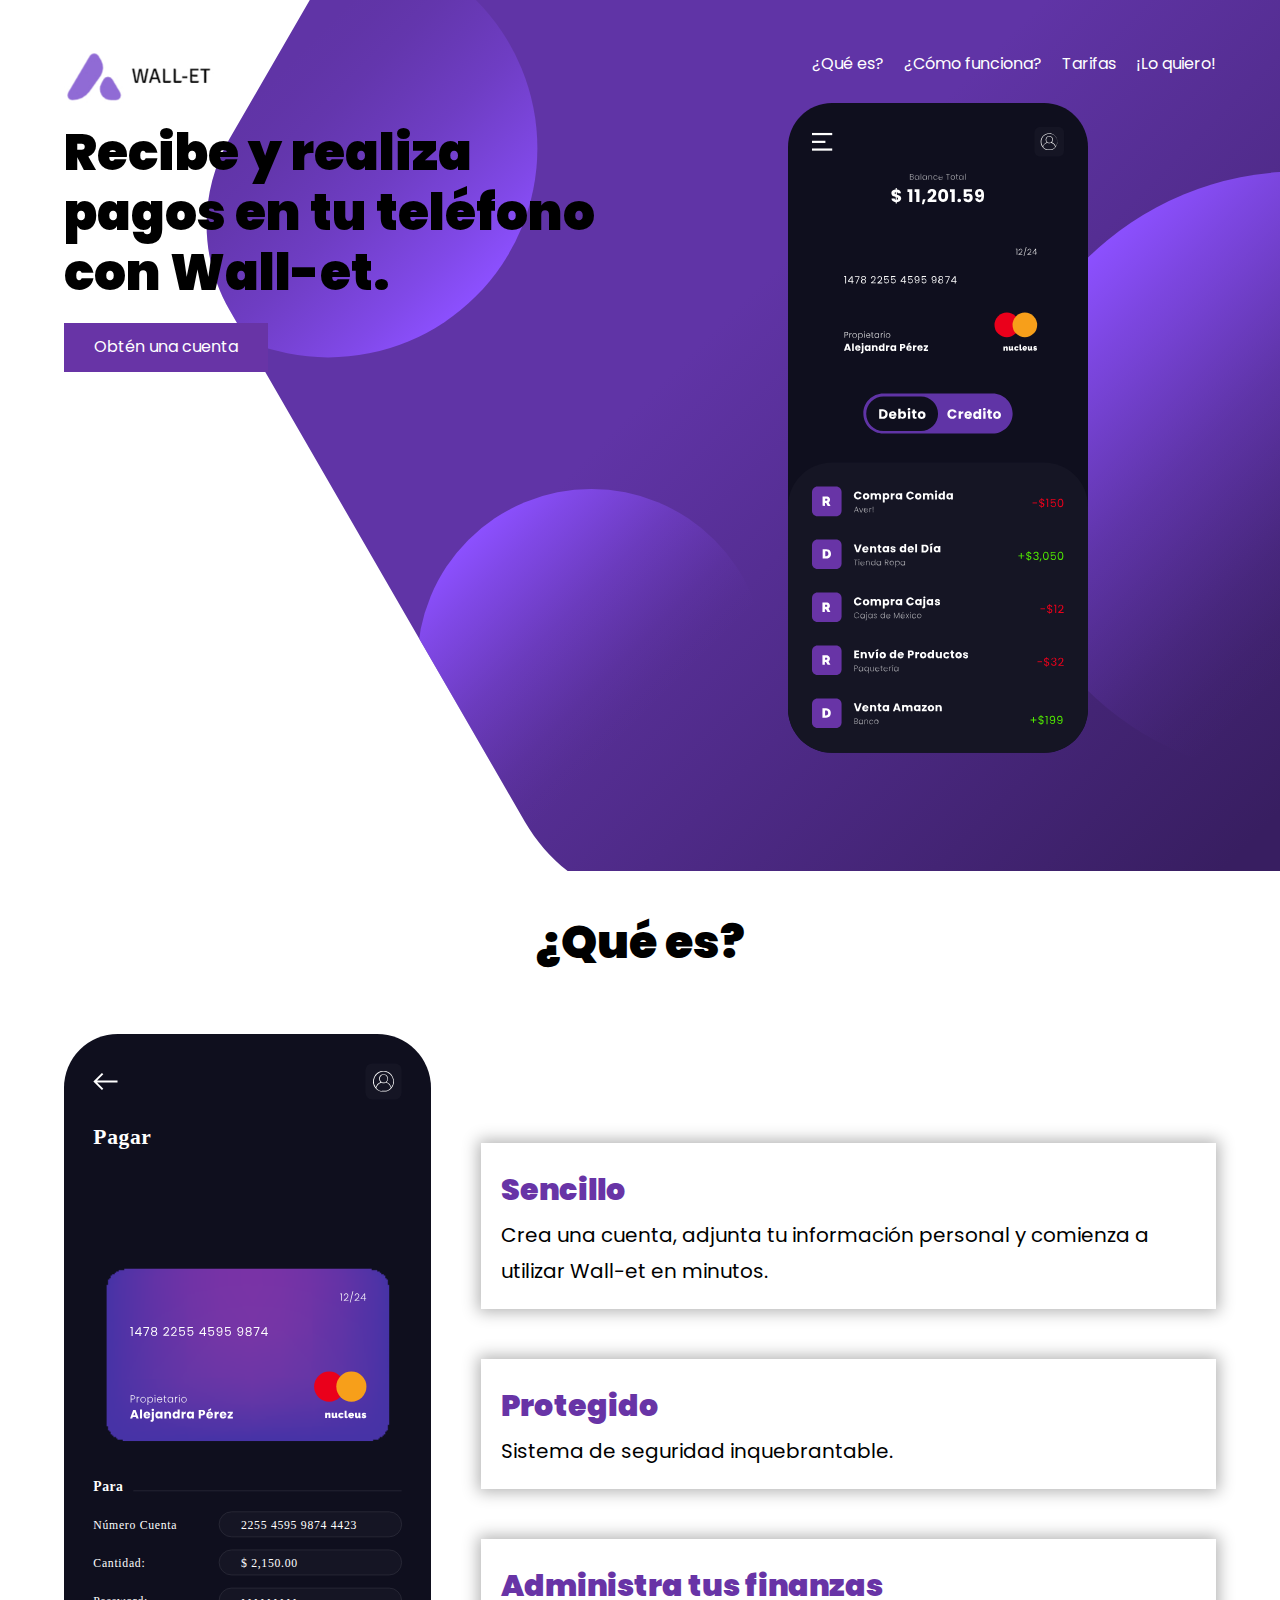
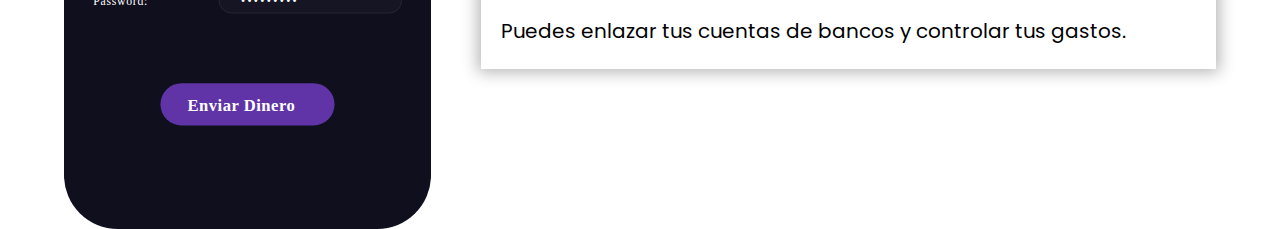
==== index.html @ c0ad45a0 "first commit" ====
<!DOCTYPE html>
<html lang="en">
<head>
    <meta charset="UTF-8">
    <meta http-equiv="X-UA-Compatible" content="IE=edge">
    <meta name="viewport" content="width=device-width, initial-scale=1.0">
    <title>Wall-et </title>
    <link rel="preconnect" href="https://fonts.googleapis.com">
    <link rel="preconnect" href="https://fonts.gstatic.com" crossorigin>
    <link href="https://fonts.googleapis.com/css2?family=Poppins:wght@400;500;700;900&display=swap" rel="stylesheet"> 

    <link rel="stylesheet" href="css/normalize.css">
    <link rel="stylesheet" href="css/styles.css">
</head>
<body>
    <header class="header">
        <div class="header__contenedor">
            <div class="header__barra">
                <div class="header__logo">
                    <img src="img/logowallet.jpg" alt="logotipo">
                </div>
                <nav class="navegacion">
                    <a href="#" class="navegacion__link">¿Qué es?</a>
                    <a href="#" class="navegacion__link">¿Cómo funciona?</a>
                    <a href="#" class="navegacion__link">Tarifas</a>
                    <a href="#" class="navegacion__link">¡Lo quiero!</a>
                </nav>
            </div>
            <div class="header__grid">
                <div class="header__texto">
                    <h1 class="header__heading">
                        Recibe y realiza pagos en tu teléfono con Wall-et.
                    </h1>
                    <a href="#" class="header__boton">Obtén una cuenta</a>
                </div>
                <div class="header__grafico">
                    <img class="header__imagen" src="img/app_1.svg" alt="aplicacion">
                </div>
            </div>    
        </div>
    </header>
    
    <main class="wallet">
        <h2 class="wallet__heading">
            ¿Qué es?
        </h2>
        <div class="wallet__contenedor">
            <div class="wallet__grid">
                <div class="wallet__imagen">
                    <img src="img/app_2.svg" alt="aplicacion">
                </div>
                <div class="listado">
                    <div class="listado__elemento">
                        <h2 class="listado__heading">Sencillo</h2>
                        <p class="listado__texto">Crea una cuenta, adjunta tu información personal y comienza a utilizar Wall-et en minutos.</p>
                    </div>
                    <div class="listado__elemento">
                        <h2 class="listado__heading">Protegido</h2>
                        <p class="listado__texto">Sistema de seguridad inquebrantable.</p>
                    </div>
                    <div class="listado__elemento">
                        <h2 class="listado__heading">Administra tus finanzas</h2>
                        <p class="listado__texto">Puedes enlazar tus cuentas de bancos y controlar tus gastos.</p>
                    </div>
                </div>
            </div>
        </div>
    </main>
</body>
</html>
---- css/styles.css ----
:root {
    --primario: #6834a6;
    --blanco: #FFF;
    --negro: #000000;
    --fuentePrincipal: 'Poppins', sans-serif;
}
html {
    font-size: 62.5%;
    box-sizing: border-box;
}
*, *:before, *:after {
    box-sizing: inherit;
}
body {
    font-family: var(--fuentePrincipal);
    font-size: 1.6rem;
    line-height: 1.8;
}
h1, h2, h3 {
    font-weight: 900;
    margin: 2rem 0;
}
h1 {
    font-size: 5rem;
}
h2 {
    font-size: 4.6rem;
}
h3 {
    font-size: 3rem;
}
a {
    text-decoration: none;
}
img {
    max-width: 100%;
    display: block;
}
[class$="__contenedor"]{
    max-width: 120rem;
    margin: 0 auto;
    width: 90%;
}

/*header*/
.header{
    background-image: url(../img/header_bg.svg);
    background-repeat: no-repeat;
    background-position: top right;
    background-size: 10rem;
    padding: 5rem 0;
}
@media (min-width: 768px) {
    .header{
        background-size: 50rem;
    }
}
@media (min-width: 992px) {
    .header{
        background-size: 60rem;
    }
}
@media (min-width: 1280px) {
    .header{
        background-size: 110rem;
    }
}
@media (min-width: 768px) {
    .header__barra{
        display: flex;
        justify-content: space-between;
    }
}
.header__logo{
    width: 15rem;
    margin: 0 auto 3rem auto;
}
@media (min-width: 768px) {
    .header__logo{
        margin: 0;
    }
    .header__grid{
        display: grid;
        grid-template-columns: repeat(2, 1fr);
        gap: 4rem;
        align-items: start;
    }
}
.header__heading{
    text-align: center;
    font-size: 3rem;
    line-height: 1.2;
}
@media (min-width: 768px) {
    .header__heading{
        text-align: left;
        font-size: 5rem;
    }
}
@media (min-width: 768px) {
    .header__imagen{
        max-width: 30rem;
        margin: 0 auto;
    }
}
.header__boton{
    background-color: var(--primario);
    display: block;
    padding: 1rem;
    text-align: center;
    color: var(--blanco);
    margin-bottom: 4rem;
}
@media (min-width: 768px) {
    .header__boton{
        padding: 1rem 3rem;
        display: inline-block;
    }
}

.navegacion{
    display: flex;
    flex-direction: column;
    align-items: center;
}
@media (min-width: 768px) {
    .navegacion{
        flex-direction: row;
        align-items: flex-start;
        gap: 2rem;
    }
}
.navegacion__link{
    color: var(--primario);
}
@media (min-width: 768px) {
    .navegacion__link{
        color: var(--blanco);
    }
}
/*wall-et*/
.wallet{
    margin-top: 3rem;
}
.wallet__heading{
    text-align: center;
    margin-bottom: 5rem;
}
.wallet__grid{
    display: flex;
    flex-direction: column-reverse;
}
@media (min-width: 768px) {
    .wallet__grid{
        display: grid;
        grid-template-columns: 1fr 2fr;
        column-gap: 5rem;
        align-items: center;
    }
}
.listado{

}
.listado__elemento{
    box-shadow: 0px 0px 15px 3px rgb(0 0 0 / .30);
    padding: 2rem;
    margin-bottom: 5rem;
    transition-property: transform;
    transition-duration: 300ms;
}
.listado__elemento:hover{
    transform: scale(1.1);
}
.listado__heading{
    font-size: 3rem;
    color: var(--primario);
    margin: 0;
}
.listado__texto{
    margin: 0;
    font-size: 2rem;
}
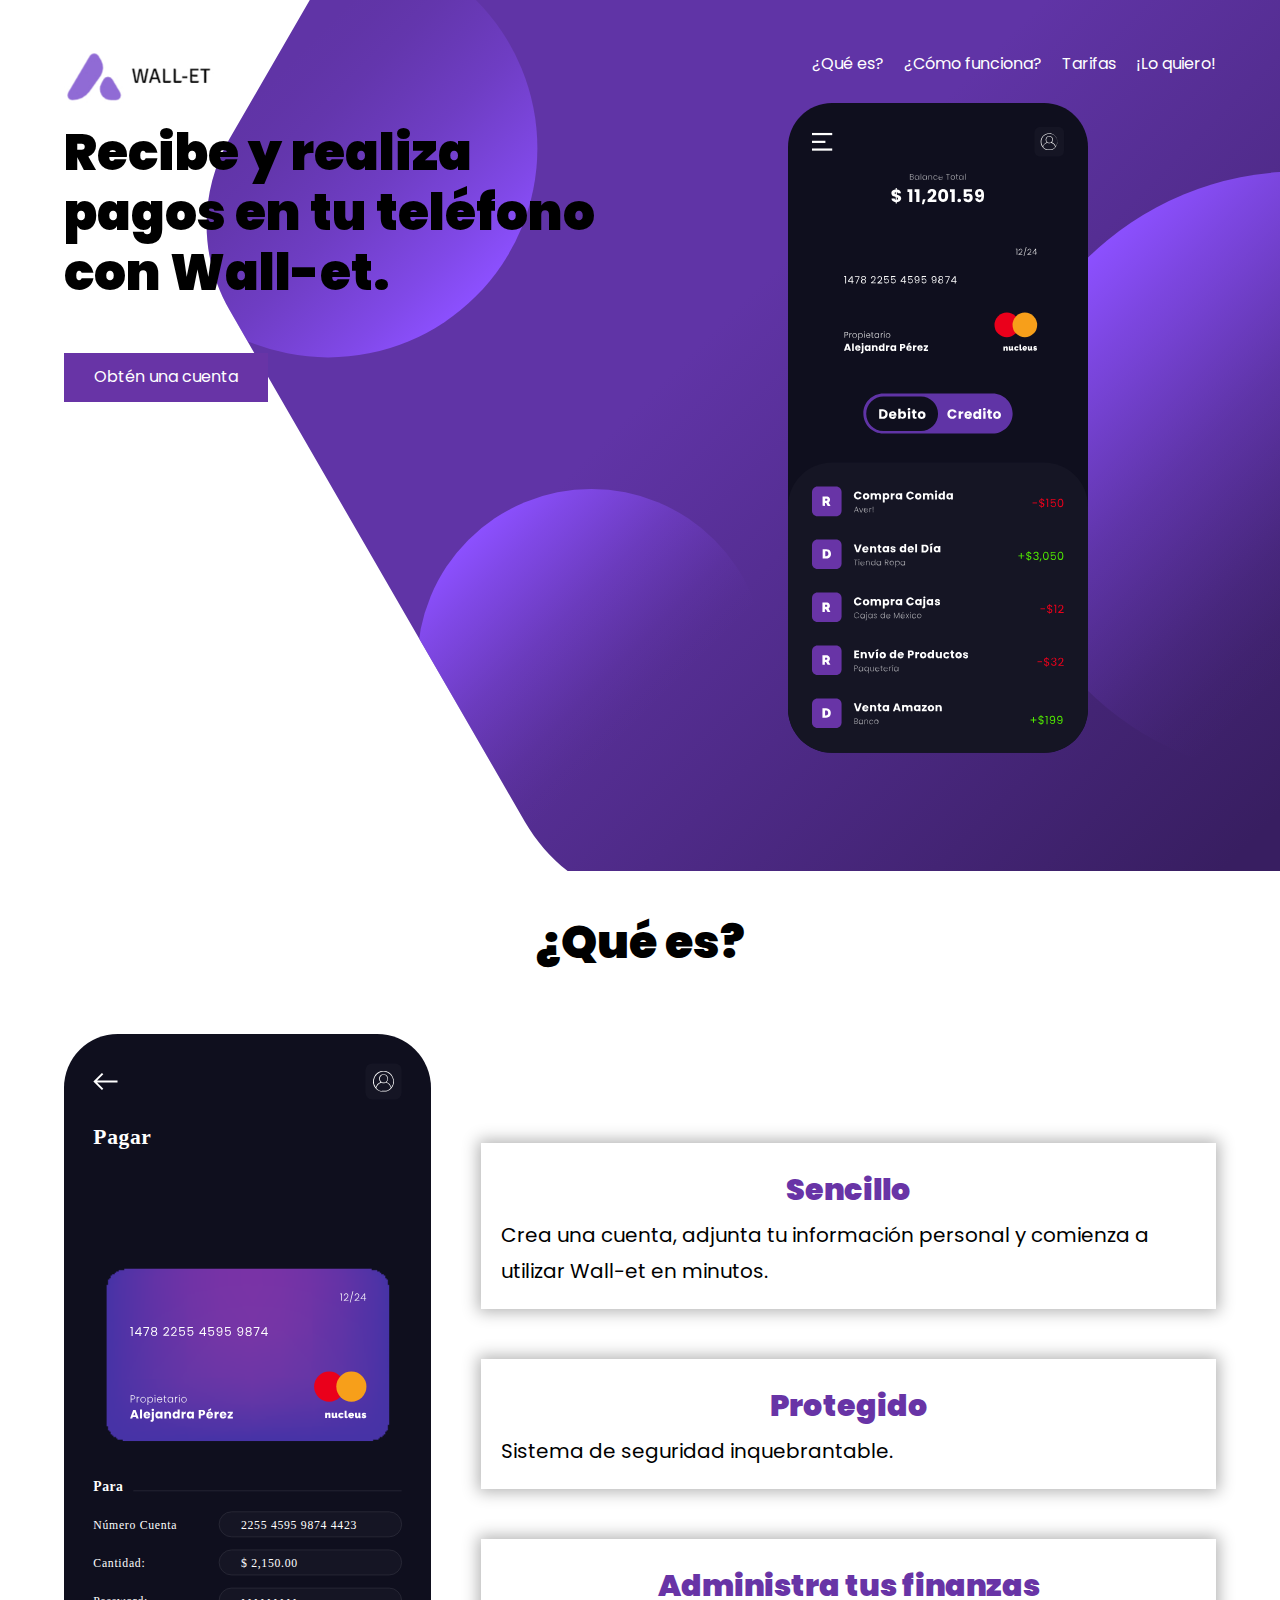
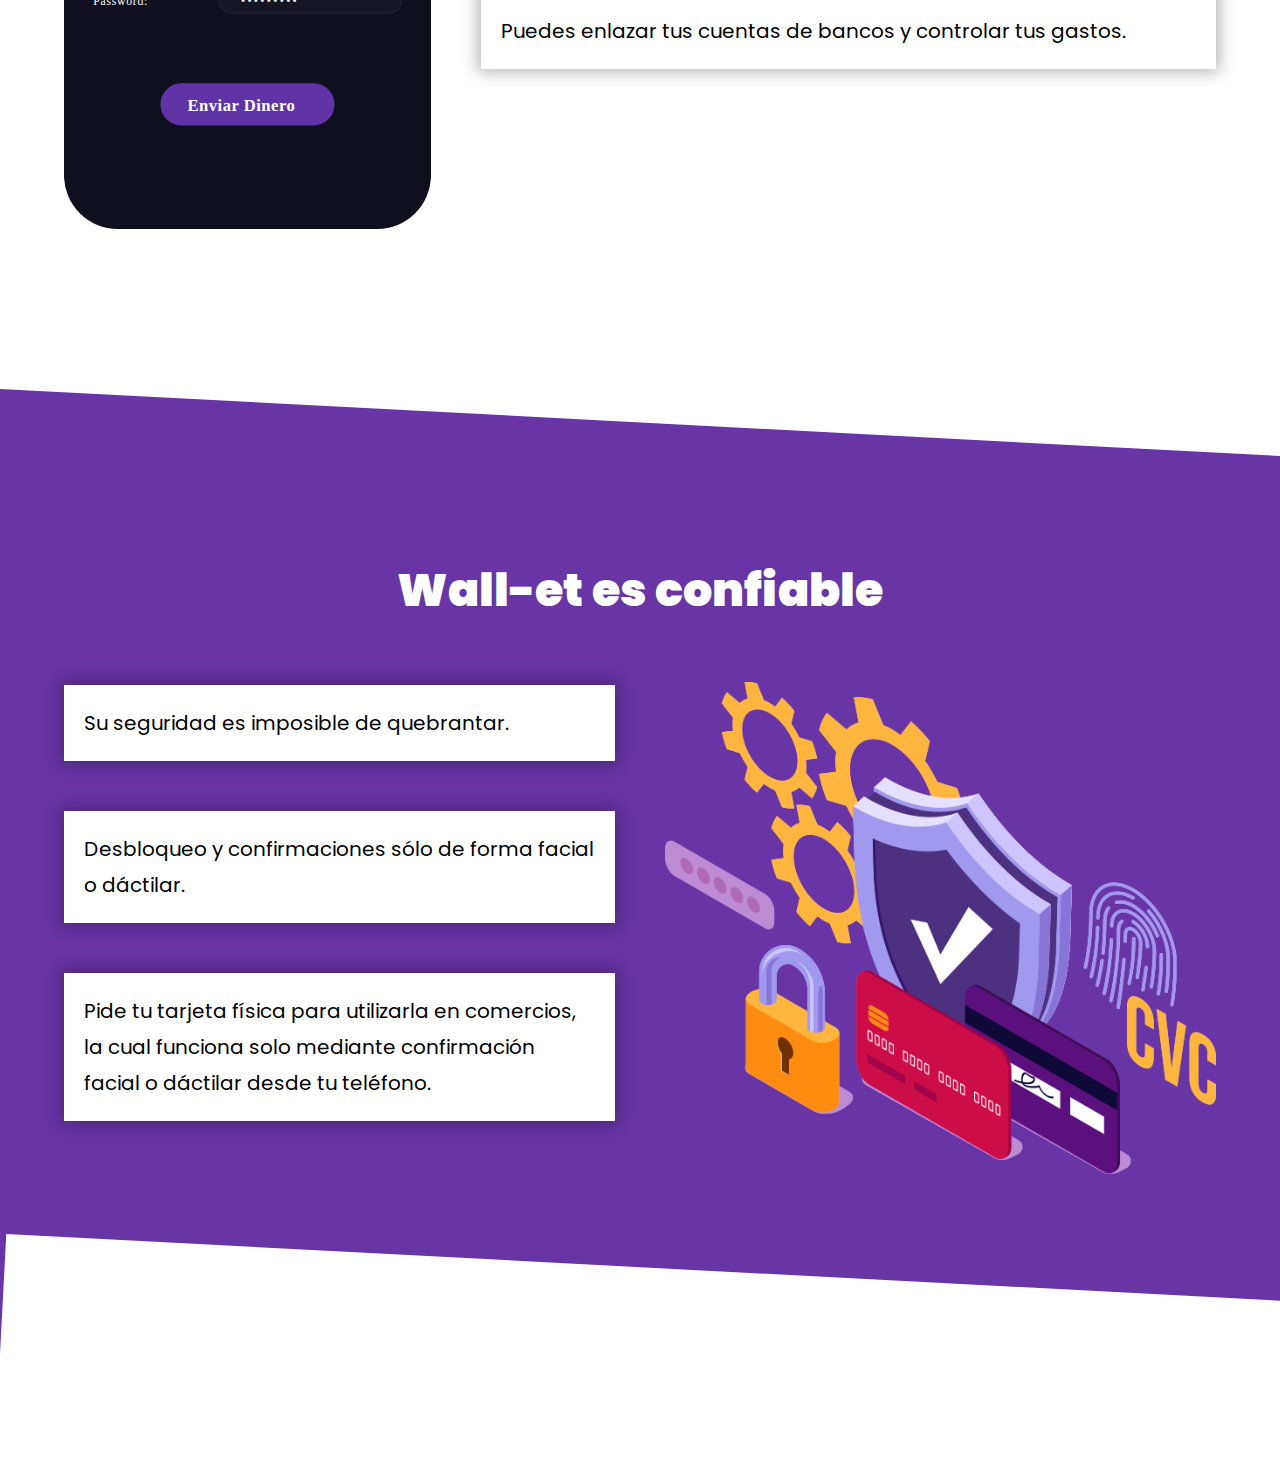
==== commit f4ed6ca2: "seguridad" ====
--- a/index.html
+++ b/index.html
@@ -66,5 +66,30 @@
             </div>
         </div>
     </main>
+
+    <section class="seguridad">
+        <div class="seguridad__contenedor">
+            <h2 class="seguridad__heading">
+                Wall-et es confiable
+            </h2>
+            <div class="seguridad__grid">
+                <div class="listado">
+                    <div class="listado__elemento">
+                        <p class="listado__texto">Su seguridad es imposible de quebrantar.</p>
+                    </div>
+                    <div class="listado__elemento">
+                        <p class="listado__texto">Desbloqueo y confirmaciones sólo de forma facial o dáctilar.</p>
+                    </div>
+                    <div class="listado__elemento">
+                        <p class="listado__texto">Pide tu tarjeta física para utilizarla en comercios, la cual funciona solo mediante confirmación facial o dáctilar desde tu teléfono.</p>
+                    </div>
+                </div>
+                <div class="seguridad__imagen">
+                    <img src="img/seguridad.png" alt="seguridad">
+                </div>
+            </div>
+        </div>
+    </section>
+
 </body>
 </html>--- a/css/styles.css
+++ b/css/styles.css
@@ -40,6 +40,10 @@
     max-width: 120rem;
     margin: 0 auto;
     width: 90%;
+}
+[class$="__heading"]{
+    text-align: center;
+    margin-bottom: 5rem;
 }
 
 /*header*/
@@ -87,7 +91,6 @@
     }
 }
 .header__heading{
-    text-align: center;
     font-size: 3rem;
     line-height: 1.2;
 }
@@ -142,10 +145,6 @@
 .wallet{
     margin-top: 3rem;
 }
-.wallet__heading{
-    text-align: center;
-    margin-bottom: 5rem;
-}
 .wallet__grid{
     display: flex;
     flex-direction: column-reverse;
@@ -158,10 +157,9 @@
         align-items: center;
     }
 }
-.listado{
-
-}
+
 .listado__elemento{
+    background-color: var(--blanco);
     box-shadow: 0px 0px 15px 3px rgb(0 0 0 / .30);
     padding: 2rem;
     margin-bottom: 5rem;
@@ -180,3 +178,42 @@
     margin: 0;
     font-size: 2rem;
 }
+
+/*seguridad*/
+.seguridad{
+    background-color: var(--primario);
+    padding: 20rem 0;
+    position: relative;
+    margin: 10rem 0;
+    overflow: hidden;
+}
+.seguridad::before, 
+.seguridad::after{
+    background-color: var(--blanco);
+    content: '';
+    height: 20rem;
+    width: 120%;
+    position: absolute;
+}
+.seguridad::before{
+    top: -10rem;
+    left: 0;
+    transform: rotate(3deg);
+}
+.seguridad::after{
+    bottom: -10rem;
+    left: 0;
+    transform: rotate(3deg);
+    
+}
+.seguridad__heading{
+    color: var(--blanco);
+}
+@media (min-width: 768px) {
+    .seguridad__grid{
+        display: grid;
+        grid-template-columns: repeat(2, 1fr);
+        column-gap: 5rem;
+        align-items: center;
+    }
+}
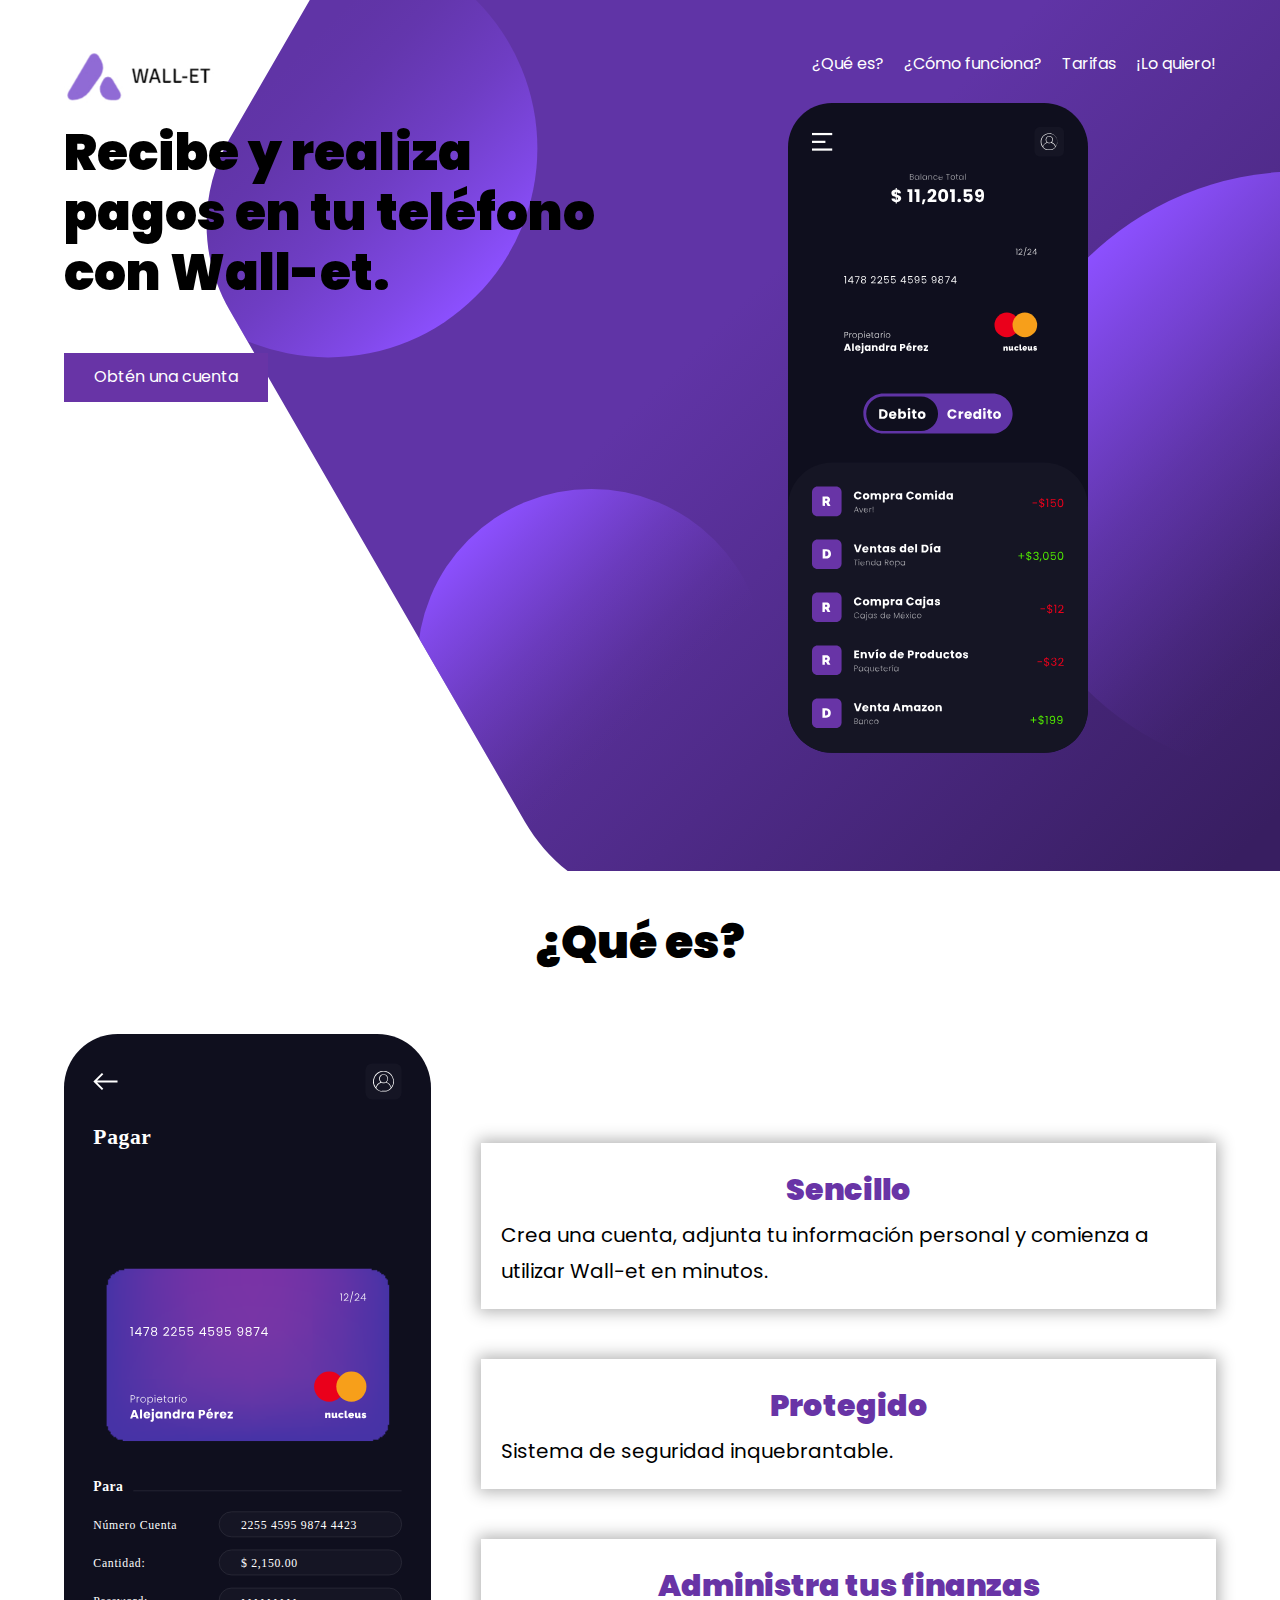
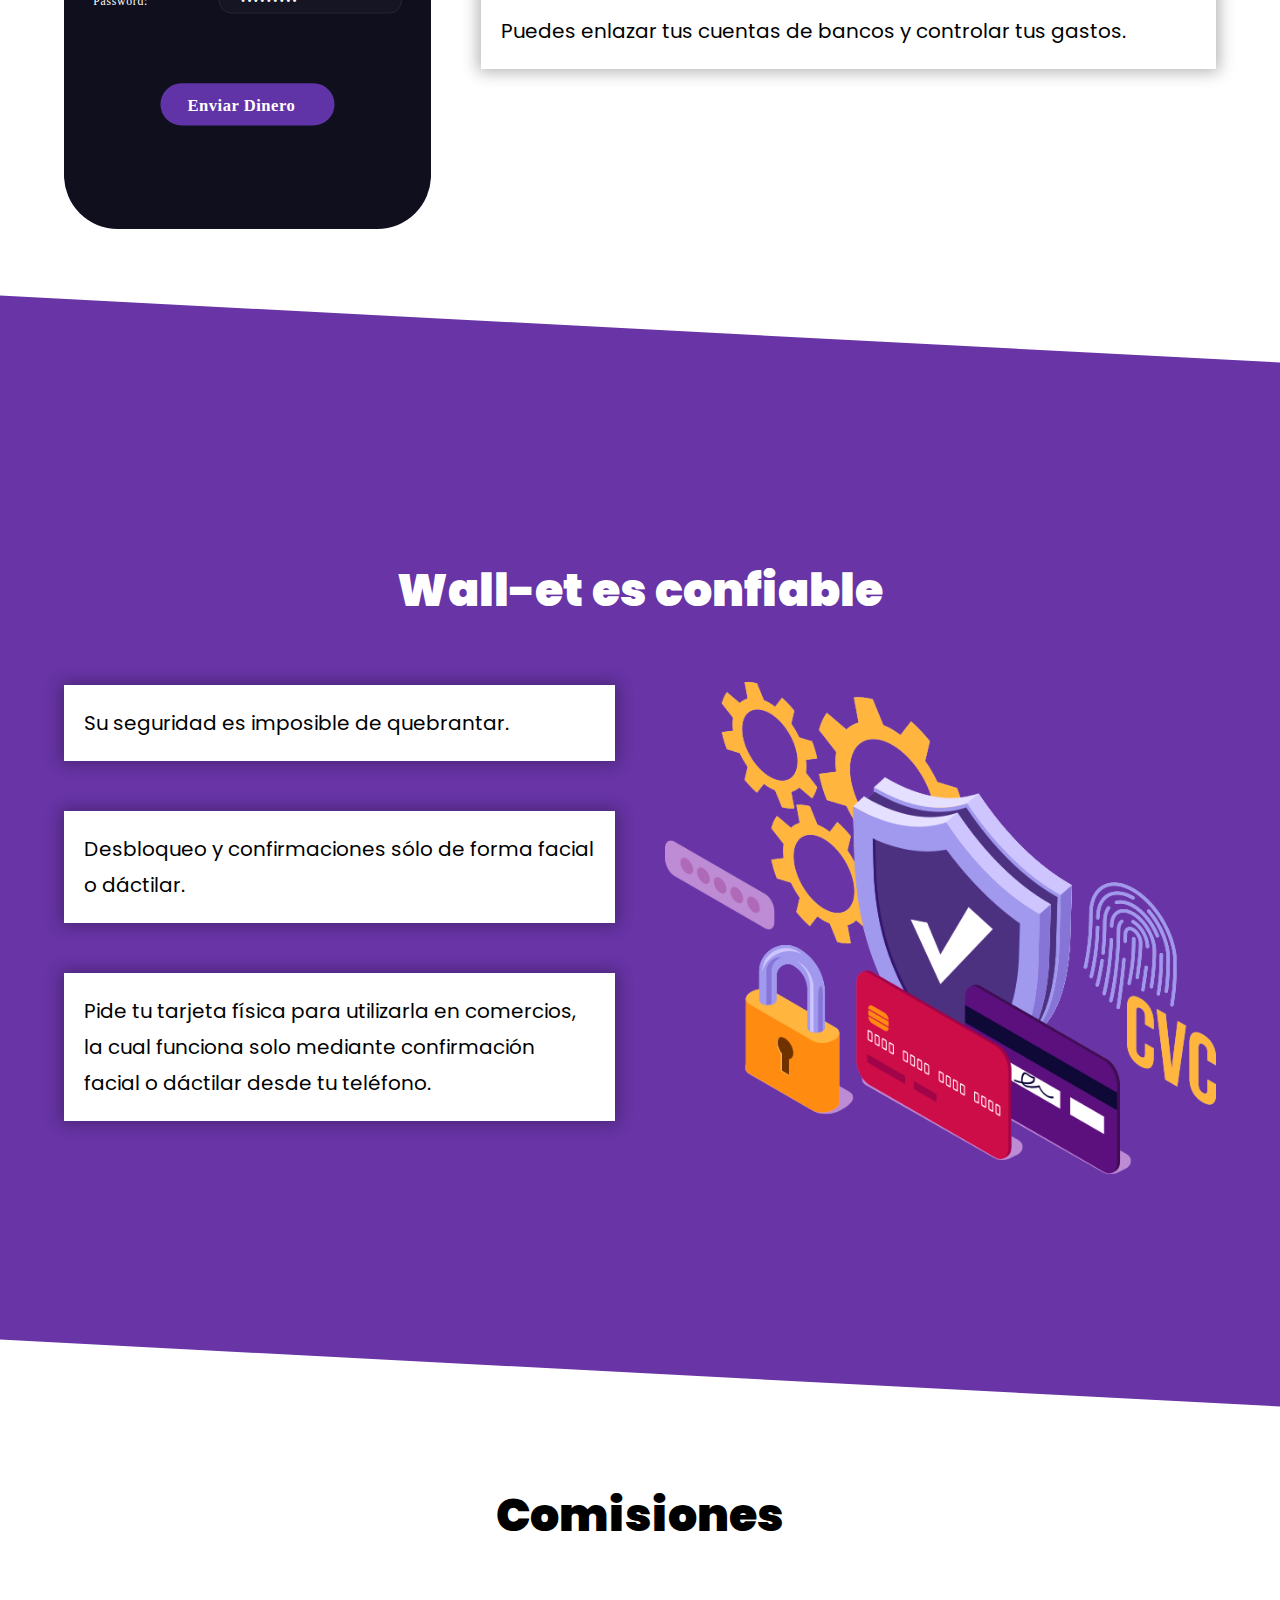
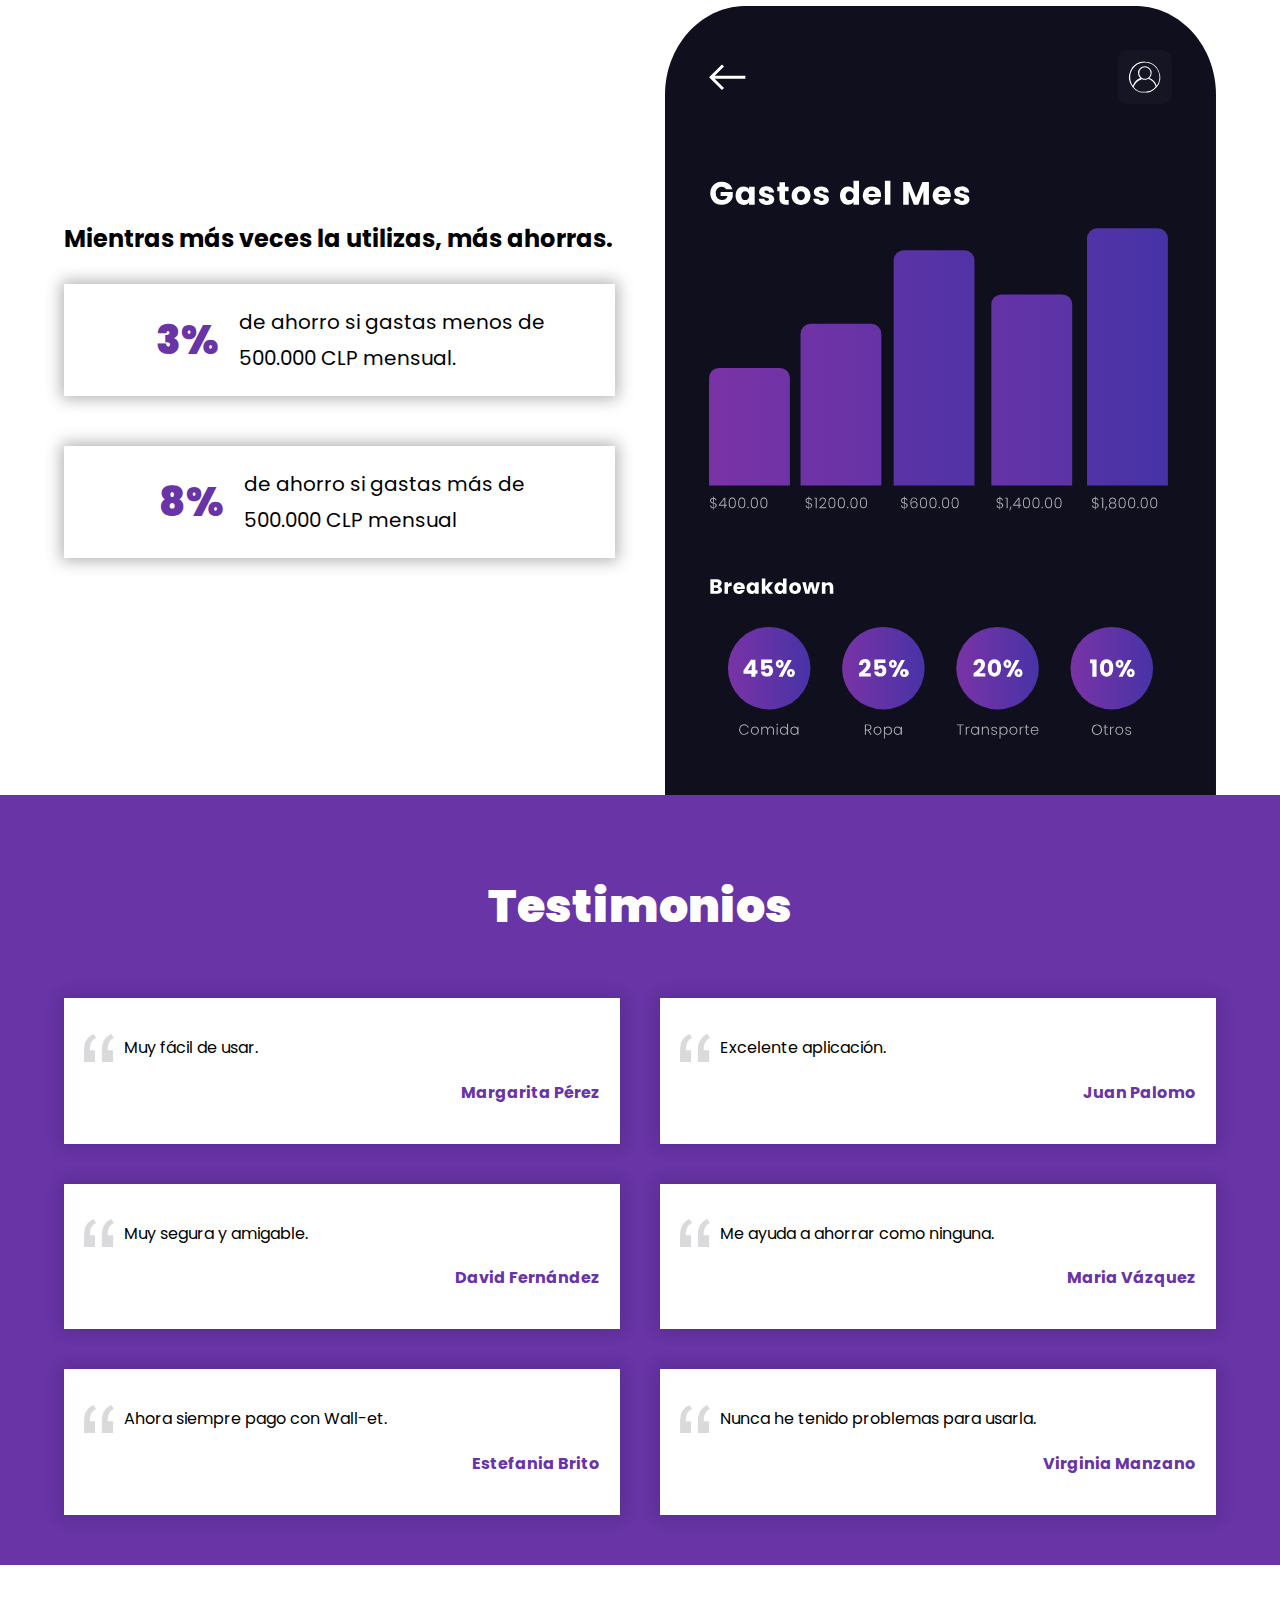
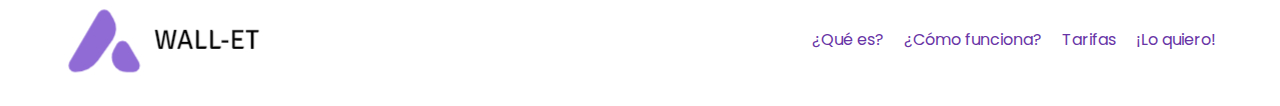
==== commit 75c14c67: "condiciones, testimonios, footer" ====
--- a/index.html
+++ b/index.html
@@ -90,6 +90,89 @@
             </div>
         </div>
     </section>
+    <section class="condiciones">
+        <div class="condiciones__contenedor">
+            <h2 class="comisiones__heading">Comisiones</h2>
+            <div class="comisiones__grid">
+                <div class="comisiones__contenido">
+                    <p class="comisiones__texto">
+                        Mientras más veces la utilizas, más ahorras.
+                    </p>
+                    <div class="listado">
+                        <div class="listado__elemento listado__elemento--2col">
+                            <p class="listado__numero">3%</p>
+                            <p class="listado__texto">de ahorro si gastas menos de 500.000 CLP mensual.</p>
+                        </div>
+                        <div class="listado__elemento listado__elemento--2col">
+                            <p class="listado__numero">8%</p>
+                            <p class="listado__texto">de ahorro si gastas más de 500.000 CLP mensual</p>
+                        </div>
+                    </div>
+                </div>
+                <div class="comisiones__imagen">
+                    <img src="img/app_3.svg" alt="aplicacion">
+                </div>
+            </div>
+        </div>
+    </section>
+    <section class="testimonios">
+        <div class="testimonios__contenedor">
+            <h2 class="testimonios__heading">Testimonios</h2>
+            <div class="testimonios__grid">
+                <div class="testimonio">
+                    <p class="testimonio__texto">
+                        Muy fácil de usar.
+                    </p>
+                    <p class="testimonio__autor">Margarita Pérez</p>
+                </div>
+                <div class="testimonio">
+                    <p class="testimonio__texto">
+                        Excelente aplicación.
+                    </p>
+                    <p class="testimonio__autor">Juan Palomo</p>
+                </div>
+                <div class="testimonio">
+                    <p class="testimonio__texto">
+                        Muy segura y amigable.
+                    </p>
+                    <p class="testimonio__autor">David Fernández</p>
+                </div>
+                <div class="testimonio">
+                    <p class="testimonio__texto">
+                        Me ayuda a ahorrar como ninguna.
+                    </p>
+                    <p class="testimonio__autor">Maria Vázquez</p>
+                </div>
+                <div class="testimonio">
+                    <p class="testimonio__texto">
+                        Ahora siempre pago con Wall-et.
+                    </p>
+                    <p class="testimonio__autor">Estefania Brito</p>
+                </div>
+                <div class="testimonio">
+                    <p class="testimonio__texto">
+                        Nunca he tenido problemas para usarla.
+                    </p>
+                    <p class="testimonio__autor">Virginia Manzano</p>
+                </div>
+            </div>
+        </div>
+    </section>
+    <footer class="footer">
+        <div class="footer__contenedor">
+            <div class="footer__grid">
+                <div class="footer__logo">
+                    <img src="img/logowallet.jpg" alt="logo">
+                </div>
+                <nav class="navegacion">
+                    <a href="#" class="navegacion__link navegacion__link--f">¿Qué es?</a>
+                    <a href="#" class="navegacion__link navegacion__link--f">¿Cómo funciona?</a>
+                    <a href="#" class="navegacion__link navegacion__link--f">Tarifas</a>
+                    <a href="#" class="navegacion__link navegacion__link--f">¡Lo quiero!</a>
+                </nav>
+            </div>
+        </div>
+    </footer>
 
 </body>
 </html>--- a/css/styles.css
+++ b/css/styles.css
@@ -141,6 +141,9 @@
         color: var(--blanco);
     }
 }
+.navegacion__link--f{
+    color: var(--primario);
+}
 /*wall-et*/
 .wallet{
     margin-top: 3rem;
@@ -178,7 +181,28 @@
     margin: 0;
     font-size: 2rem;
 }
-
+@media (min-width: 768px) {
+    .listado__elemento--2col{
+        display: flex;
+        justify-content: space-between;
+        align-items: center;
+        gap: 2rem;
+    } 
+}
+.listado__numero{
+    font-size: 6rem;
+    margin: 0;
+    font-weight: 900;
+    color: var(--primario);
+    text-align: center;
+}
+@media (min-width: 768px) {
+    .listado__numero{
+        flex-basis: 20rem;
+        text-align: right;
+        font-size: 4rem; 
+    }
+}
 /*seguridad*/
 .seguridad{
     background-color: var(--primario);
@@ -186,28 +210,15 @@
     position: relative;
     margin: 10rem 0;
     overflow: hidden;
-}
-.seguridad::before, 
-.seguridad::after{
-    background-color: var(--blanco);
-    content: '';
-    height: 20rem;
-    width: 120%;
-    position: absolute;
-}
-.seguridad::before{
-    top: -10rem;
-    left: 0;
-    transform: rotate(3deg);
-}
-.seguridad::after{
-    bottom: -10rem;
-    left: 0;
-    transform: rotate(3deg);
-    
+    transform: skewY(3deg);
+}
+
+.seguridad__grid{
+    transform: skewY(-3deg);
 }
 .seguridad__heading{
     color: var(--blanco);
+    transform: skewY(-3deg);
 }
 @media (min-width: 768px) {
     .seguridad__grid{
@@ -217,3 +228,97 @@
         align-items: center;
     }
 }
+
+/*comisiones*/
+@media (min-width: 768px) {
+    .comisiones__grid{
+        display: grid;
+        grid-template-columns: repeat(2, 1fr);
+        column-gap: 5rem;
+        align-items: flex-end;
+    }
+}
+@media (min-width: 998px) {
+    .comisiones__grid{
+        align-items: center;
+    }
+}
+.comisiones__texto{
+    text-align: center;
+    font-size: 2.4rem;
+    font-weight: 700;
+}
+@media (min-width: 768px) {
+    .comisiones__texto{
+        text-align: left;
+    }
+}
+
+/*testimonios*/
+.testimonios{
+    background-color: var(--primario);
+    padding: 5rem 0;
+}
+.testimonios__heading{
+    color: var(--blanco);
+}
+.testimonios__grid{
+    display: grid;
+    grid-template-columns: 1fr;
+    gap: 4rem;
+}
+@media (min-width: 768px) {
+    .testimonios__grid{
+        grid-template-columns: repeat(2, 1fr);
+    }
+}
+.testimonio{
+    box-shadow: 0px 0px 15px 3px rgb(0 0 0 / .15);
+    background-color: var(--blanco);
+    padding: 2rem;
+    position: relative;
+}
+.testimonio__texto{
+    padding-left: 4rem;
+}
+.testimonio__texto::before{
+    content: '';
+    background-image: url(../img/comilla.png);
+    background-size: 3rem;
+    background-repeat: no-repeat;
+    background-position: 0;
+    width: 3rem;
+    height: 3rem;
+    display: block;
+    position: absolute;
+    top: 3.5rem;
+    left: 2rem;
+}
+.testimonio__autor{
+    color: var(--primario);
+    font-weight: 700;
+    text-align: right;
+}
+
+/*footer*/
+.footer{
+    padding: 3rem 0;
+}
+@media (min-width: 768px) {
+    .footer__grid{
+        display: flex;
+        justify-content: space-between;
+        align-items: center;
+        padding-top: 1rem;
+    }
+
+}
+.footer__logo{
+    width: 20rem;
+    margin: 0 auto 4rem auto;
+}
+@media (min-width: 768px) {
+    .footer__logo{
+        margin: 0;
+    }
+}